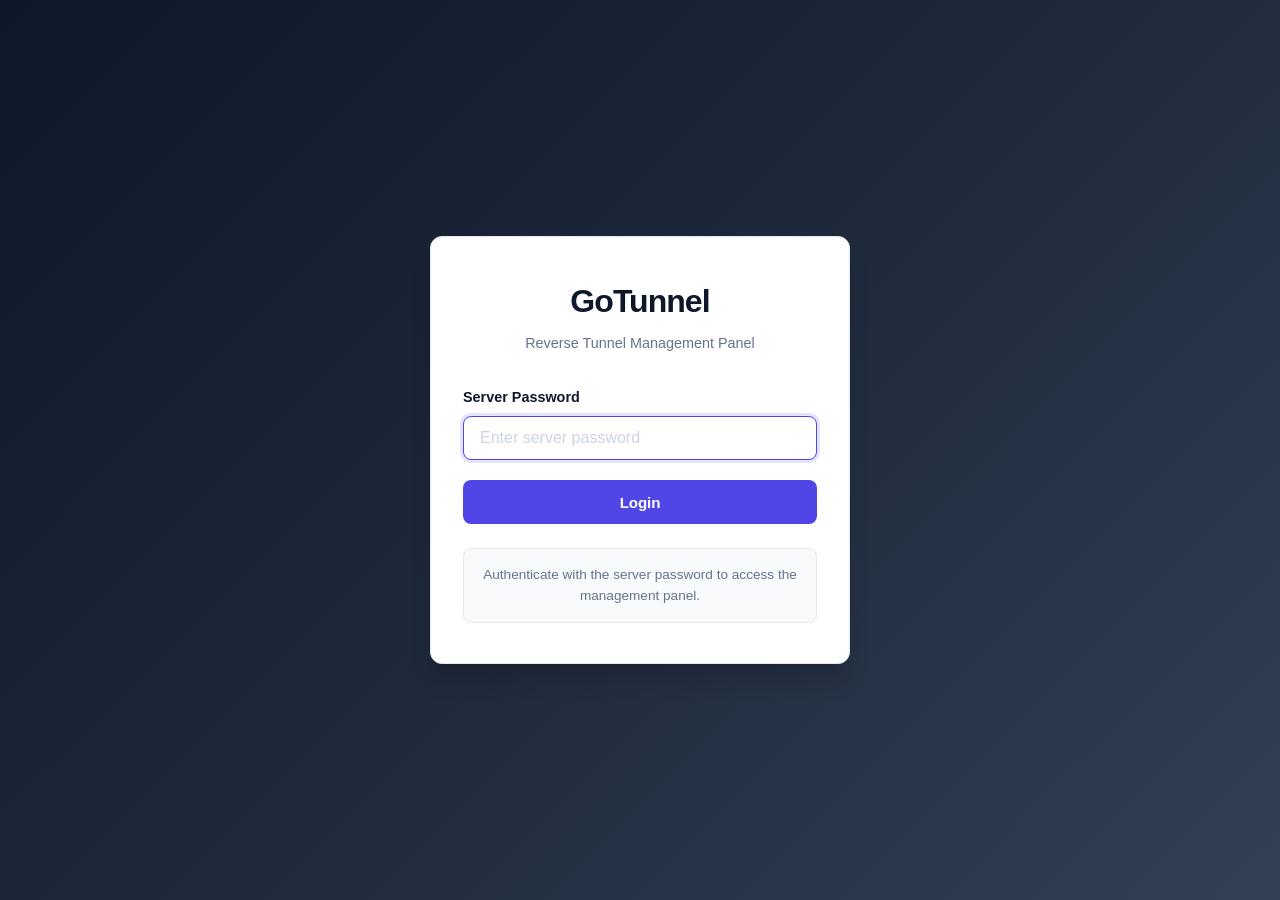
==== internal/server/web/login.html @ ea34d631 "stable" ====
<!DOCTYPE html>
<html lang="en">
<head>
    <meta charset="UTF-8">
    <meta name="viewport" content="width=device-width, initial-scale=1.0">
    <title>GoTunnel - Login</title>
    <link rel="stylesheet" href="style.css">
</head>
<body>
    <div class="login-container">
        <div class="login-card">
            <div class="login-header">
                <h1>GoTunnel</h1>
                <p class="login-subtitle">Reverse Tunnel Management Panel</p>
            </div>

            <form id="loginForm" class="login-form">
                <div class="form-group">
                    <label for="password">Server Password</label>
                    <input 
                        type="password" 
                        id="password" 
                        name="password" 
                        placeholder="Enter server password"
                        required
                        autofocus
                    >
                </div>

                <div id="errorMessage" class="error-message" style="display: none;"></div>

                <button type="submit" class="login-button">Login</button>
            </form>

            <div class="login-info">
                <p>Authenticate with the server password to access the management panel.</p>
            </div>
        </div>
    </div>

    <script src="login.js"></script>
</body>
</html>
---- internal/server/web/style.css ----
/* =================================================================atea
   GoTunnel Dashboard - Professional Design System
   ================================================================ */

* {
    margin: 0;
    padding: 0;
    box-sizing: border-box;
}

:root {
    --primary: #4f46e5;
    --primary-hover: #4338ca;
    --primary-light: #eef2ff;
    --secondary: #64748b;
    --success: #10b981;
    --success-light: #ecfdf5;
    --danger: #ef4444;
    --danger-light: #fef2f2;
    --warning: #f59e0b;
    --light: #f8fafc;
    --dark: #0f172a;
    --border: #e2e8f0;
    --card-bg: #ffffff;
    --shadow-sm: 0 1px 2px 0 rgb(0 0 0 / 0.05);
    --shadow: 0 4px 6px -1px rgb(0 0 0 / 0.07), 0 2px 4px -2px rgb(0 0 0 / 0.07);
    --shadow-lg: 0 10px 15px -3px rgb(0 0 0 / 0.08), 0 4px 6px -4px rgb(0 0 0 / 0.08);
    --radius: 12px;
}

body {
    font-family: Inter, SF Pro Display, -apple-system, BlinkMacSystemFont, "Segoe UI", Roboto, sans-serif;
    background-color: #f1f5f9;
    color: var(--dark);
    line-height: 1.5;
    -webkit-font-smoothing: antialiased;
}

.container {
    min-height: 100vh;
    display: flex;
    flex-direction: column;
}

/* =================================================================
   Header
   ================================================================ */
.header {
    background: linear-gradient(135deg, #0f172a 100%, #1e293b 0%);
    color: white;
    padding: 1.5rem 2rem;
    box-shadow: var(--shadow-sm);
    border-bottom: 1px solid rgba(255, 255, 255, 0.08);
    position: sticky;
    top: 0;
    z-index: 100;
}

.header-content {
    max-width: 1400px;
    margin: 0 auto;
    display: flex;
    justify-content: space-between;
    align-items: center;
    width: 100%;
}

.header h1 {
    font-size: 1.5rem;
    font-weight: 600;
    letter-spacing: -0.025em;
    display: flex;
    align-items: center;
    gap: 0.75rem;
}

.status-badge {
    display: flex;
    align-items: center;
    gap: 0.5rem;
    background: rgba(255, 255, 255, 0.08);
    padding: 0.5rem 1rem;
    border-radius: 9999px;
    font-size: 0.85rem;
    font-weight: 500;
    border: 1px solid rgba(255, 255, 255, 0.1);
    backdrop-filter: blur(8px);
}

.status-badge.offline {
    background: rgba(239, 68, 68, 0.15);
    border-color: rgba(239, 68, 68, 0.3);
    color: #fca5a5;
}

.status-indicator {
    width: 8px;
    height: 8px;
    background: var(--success);
    border-radius: 50%;
    box-shadow: 0 0 8px var(--success);
    animation: pulse 2s infinite;
}

.status-badge.offline .status-indicator {
    background: var(--danger);
    box-shadow: 0 0 8px var(--danger);
}

@keyframes pulse {
    0%, 100% { opacity: 1; transform: scale(1); }
    50% { opacity: 0.5; transform: scale(0.95); }
}

/* =================================================================
   Main Content Layout
   ================================================================ */
.main {
    flex: 1;
    max-width: 1400px;
    margin: 0 auto;
    padding: 2.5rem 2rem;
    width: 100%;
    display: flex;
    flex-direction: column;
    gap: 2rem;
}

/* =================================================================
   Stats Grid
   ================================================================ */
.stats-grid {
    display: grid;
    grid-template-columns: repeat(auto-fit, minmax(240px, 1fr));
    gap: 1.25rem;
}

.stat-card {
    background: var(--card-bg);
    padding: 1.5rem;
    border-radius: var(--radius);
    box-shadow: var(--shadow);
    border: 1px solid var(--border);
    transition: transform 0.2s ease, box-shadow 0.2s ease;
    position: relative;
    overflow: hidden;
}

.stat-card:hover {
    transform: translateY(-2px);
    box-shadow: var(--shadow-lg);
}

.stat-card::after {
    content: '';
    position: absolute;
    top: 0;
    left: 0;
    width: 4px;
    height: 100%;
    background: var(--primary);
}

.stat-label {
    font-size: 0.8rem;
    color: var(--secondary);
    margin-bottom: 0.5rem;
    text-transform: uppercase;
    letter-spacing: 0.05em;
    font-weight: 600;
}

.stat-value {
    font-size: 2.25rem;
    font-weight: 700;
    color: var(--dark);
    letter-spacing: -0.03em;
}

/* =================================================================
   Sections
   ================================================================ */
section {
    background: var(--card-bg);
    padding: 2rem;
    border-radius: var(--radius);
    box-shadow: var(--shadow);
    border: 1px solid var(--border);
}

section h2 {
    font-size: 1.25rem;
    margin-bottom: 1.5rem;
    color: var(--dark);
    font-weight: 600;
    letter-spacing: -0.01em;
    display: flex;
    align-items: center;
    justify-content: space-between;
}

/* Empty State */
.empty-state {
    padding: 2.5rem;
    text-align: center;
    color: var(--secondary);
    font-size: 0.95rem;
    background: var(--light);
    border-radius: 8px;
    border: 1px dashed var(--border);
}

/* =================================================================
   Connected Clients
   ================================================================ */
.clients-list {
    display: grid;
    gap: 1rem;
}

.client-card {
    background: var(--light);
    padding: 1.25rem 1.5rem;
    border-radius: 10px;
    border: 1px solid var(--border);
    transition: border-color 0.2s ease, background 0.2s ease;
}

.client-card:hover {
    border-color: #cbd5e1;
    background: #ffffff;
}

.client-header {
    display: flex;
    justify-content: space-between;
    align-items: center;
    margin-bottom: 1rem;
    gap: 1rem;
    flex-wrap: wrap;
}

.client-name {
    font-size: 1rem;
    font-weight: 600;
    color: var(--dark);
    display: flex;
    align-items: center;
    gap: 0.5rem;
}

.client-status {
    width: 8px;
    height: 8px;
    background: var(--success);
    border-radius: 50%;
    display: inline-block;
}

.client-tunnels {
    display: flex;
    flex-wrap: wrap;
    gap: 0.75rem;
}

.tunnel-badge {
    background: white;
    padding: 0.6rem 0.85rem;
    border-radius: 8px;
    border: 1px solid var(--border);
    font-size: 0.85rem;
    display: flex;
    align-items: center;
    gap: 0.6rem;
    box-shadow: var(--shadow-sm);
}

.tunnel-remote {
    color: var(--primary);
    font-weight: 600;
}

.tunnel-arrow {
    color: var(--secondary);
    font-size: 0.8rem;
}

.tunnel-local {
    color: var(--secondary);
}

/* =================================================================
   Tunnel Mappings List (Table-like Rows)
   ================================================================ */
.tunnels-list {
    display: grid;
    gap: 0.75rem;
}

.tunnel-row {
    display: grid;
    grid-template-columns: minmax(140px, 1fr) 30px minmax(140px, 1fr) minmax(180px, 1.5fr);
    align-items: center;
    gap: 1.5rem;
    padding: 1rem 1.25rem;
    background: var(--light);
    border-radius: 8px;
    border: 1px solid var(--border);
    transition: all 0.2s ease;
}

.tunnel-row:hover {
    background: white;
    border-color: #cbd5e1;
    box-shadow: var(--shadow-sm);
}

.tunnel-column {
    display: flex;
    flex-direction: column;
    gap: 0.15rem;
}

.tunnel-label {
    font-size: 0.7rem;
    color: var(--secondary);
    text-transform: uppercase;
    letter-spacing: 0.05em;
    font-weight: 600;
}

.tunnel-value {
    font-size: 1rem;
    font-weight: 600;
    color: var(--dark);
}

.tunnel-arrow-large {
    text-align: center;
    color: var(--secondary);
    font-size: 1rem;
    font-weight: 500;
}

.tunnel-client {
    background: white;
    padding: 0.4rem 0.75rem;
    border-radius: 6px;
    border: 1px solid var(--border);
    font-size: 0.85rem;
    color: var(--dark);
    font-weight: 500;
    display: inline-block;
    width: fit-content;
}

/* =================================================================
   Modal Window
   ================================================================ */
.modal {
    display: none;
    position: fixed;
    z-index: 1000;
    left: 0;
    top: 0;
    width: 100%;
    height: 100%;
    background-color: rgba(15, 23, 42, 0.5);
    backdrop-filter: blur(4px);
    align-items: center;
    justify-content: center;
    padding: 1rem;
}

.modal.show {
    display: flex;
}

.modal-content {
    background-color: var(--card-bg);
    border-radius: var(--radius);
    box-shadow: var(--shadow-lg);
    width: 100%;
    max-width: 540px;
    max-height: 90vh;
    display: flex;
    flex-direction: column;
    border: 1px solid var(--border);
    animation: modalScale 0.25s cubic-bezier(0.16, 1, 0.3, 1);
}

@keyframes modalScale {
    from { opacity: 0; transform: scale(0.95); }
    to { opacity: 1; transform: scale(1); }
}

.modal-header {
    padding: 1.25rem 1.5rem;
    border-bottom: 1px solid var(--border);
    display: flex;
    justify-content: space-between;
    align-items: center;
}

.modal-header h2 {
    font-size: 1.1rem;
    margin: 0;
    font-weight: 600;
}

.modal-close {
    background: transparent;
    border: none;
    font-size: 1.5rem;
    cursor: pointer;
    color: var(--secondary);
    width: 32px;
    height: 32px;
    display: flex;
    align-items: center;
    justify-content: center;
    border-radius: 6px;
    transition: background 0.15s, color 0.15s;
}

.modal-close:hover {
    background: var(--light);
    color: var(--dark);
}

.modal-body {
    padding: 1.5rem;
    overflow-y: auto;
    flex: 1;
}

.modal-footer {
    padding: 1rem 1.5rem;
    border-top: 1px solid var(--border);
    display: flex;
    gap: 0.75rem;
    justify-content: flex-end;
    background: var(--light);
    border-radius: 0 0 var(--radius) var(--radius);
}

/* Tunnels Editor in Modal */
.tunnels-editor h3 {
    font-size: 0.95rem;
    margin-bottom: 0.85rem;
    font-weight: 600;
}

.edit-tunnels-list {
    display: grid;
    gap: 0.75rem;
    margin-bottom: 1.5rem;
}

.edit-tunnel-item {
    display: flex;
    justify-content: space-between;
    align-items: center;
    padding: 0.85rem 1rem;
    background: var(--light);
    border-radius: 8px;
    border: 1px solid var(--border);
}

.edit-tunnel-mapping {
    display: flex;
    align-items: center;
    gap: 0.5rem;
    font-size: 0.9rem;
}

.edit-tunnel-port {
    font-weight: 600;
    color: var(--primary);
}

.edit-tunnel-delete {
    background: var(--danger-light);
    color: var(--danger);
    border: 1px solid rgba(239, 68, 68, 0.2);
    padding: 0.4rem 0.75rem;
    border-radius: 6px;
    cursor: pointer;
    font-size: 0.8rem;
    font-weight: 600;
    transition: background 0.15s;
}

.edit-tunnel-delete:hover {
    background: var(--danger);
    color: white;
}

/* Forms inside modal */
.add-tunnel-form {
    display: grid;
    gap: 1rem;
    background: var(--light);
    padding: 1.25rem;
    border-radius: 8px;
    border: 1px solid var(--border);
}

.form-group {
    display: flex;
    flex-direction: column;
    gap: 0.35rem;
}

.form-group label {
    font-weight: 500;
    font-size: 0.85rem;
    color: var(--dark);
}

.form-group input {
    padding: 0.65rem 0.85rem;
    border: 1px solid var(--border);
    border-radius: 6px;
    font-size: 0.95rem;
    background: white;
    transition: border-color 0.15s, box-shadow 0.15s;
}

.form-group input:focus {
    outline: none;
    border-color: var(--primary);
    box-shadow: 0 0 0 3px rgba(79, 70, 229, 0.15);
}

/* =================================================================
   Buttons
   ================================================================ */
.btn {
    padding: 0.6rem 1.25rem;
    border: none;
    border-radius: 6px;
    font-size: 0.9rem;
    font-weight: 600;
    cursor: pointer;
    transition: all 0.15s ease;
    display: inline-flex;
    align-items: center;
    justify-content: center;
    gap: 0.5rem;
}

.btn-primary {
    background: var(--primary);
    color: white;
}

.btn-primary:hover {
    background: var(--primary-hover);
}

.btn-secondary {
    background: white;
    color: var(--secondary);
    border: 1px solid var(--border);
}

.btn-secondary:hover {
    background: var(--light);
    color: var(--dark);
}

.client-edit-btn {
    background: white;
    color: var(--primary);
    border: 1px solid var(--border);
    padding: 0.45rem 0.9rem;
    border-radius: 6px;
    cursor: pointer;
    font-size: 0.8rem;
    font-weight: 600;
    transition: all 0.15s ease;
    box-shadow: var(--shadow-sm);
}

.client-edit-btn:hover {
    background: var(--primary-light);
    border-color: var(--primary);
}

/* Messages */
.message {
    padding: 0.85rem 1rem;
    border-radius: 6px;
    font-size: 0.85rem;
    margin-bottom: 1rem;
    font-weight: 500;
}

.message.success {
    background: var(--success-light);
    color: #065f46;
    border: 1px solid rgba(16, 185, 129, 0.2);
}

.message.error {
    background: var(--danger-light);
    color: #991b1b;
    border: 1px solid rgba(239, 68, 68, 0.2);
}

/* =================================================================
   Footer
   ================================================================ */
.footer {
    background: #0f172a;
    color: #94a3b8;
    text-align: center;
    padding: 1.5rem;
    font-size: 0.85rem;
    border-top: 1px solid rgba(255, 255, 255, 0.05);
}

/* =================================================================
   Responsive Breakpoints
   ================================================================ */
/* =================================================================
   Responsive Adjustments
   ================================================================ */
@media (max-width: 768px) {
    .main {
        padding: 1.25rem 1rem;
    }

    .header {
        padding: 1.25rem 1rem;
    }

    .header-content {
        flex-direction: column;
        gap: 0.85rem;
        text-align: center;
    }

    section {
        padding: 1.25rem;
    }

    /* Compact stats grid for mobile */
    .stats-grid {
        grid-template-columns: repeat(2, 1fr);
        gap: 0.85rem;
        margin-bottom: 1.75rem;
    }

    .stat-card {
        padding: 1.15rem 1rem;
    }

    .stat-label {
        font-size: 0.7rem;
        margin-bottom: 0.25rem;
    }

    .stat-value {
        font-size: 1.5rem;
    }

    .tunnel-row {
        grid-template-columns: 1fr;
        gap: 0.5rem;
    }

    .tunnel-arrow-large {
        display: none;
    }
}

/* =================================================================
   Login Page
   ================================================================ */
.login-container {
    min-height: 100vh;
    display: flex;
    align-items: center;
    justify-content: center;
    background: linear-gradient(135deg, #0f172a 0%, #1e293b 50%, #334155 100%);
    padding: 1rem;
}

.login-card {
    background: var(--card-bg);
    border-radius: var(--radius);
    box-shadow: 0 20px 25px -5px rgb(0 0 0 / 0.15), 0 8px 10px -6px rgb(0 0 0 / 0.1);
    width: 100%;
    max-width: 420px;
    padding: 2.5rem 2rem;
    border: 1px solid var(--border);
    animation: fadeIn 0.3s ease-out;
}

@keyframes fadeIn {
    from { opacity: 0; transform: translateY(10px); }
    to { opacity: 1; transform: translateY(0); }
}

.login-header {
    text-align: center;
    margin-bottom: 2rem;
}

.login-header h1 {
    font-size: 2rem;
    font-weight: 700;
    color: var(--dark);
    margin-bottom: 0.5rem;
    letter-spacing: -0.03em;
}

.login-subtitle {
    font-size: 0.9rem;
    color: var(--secondary);
    margin: 0;
}

.login-form {
    display: flex;
    flex-direction: column;
    gap: 1.25rem;
}

.login-form .form-group {
    display: flex;
    flex-direction: column;
    gap: 0.5rem;
}

.login-form .form-group label {
    font-weight: 600;
    font-size: 0.9rem;
    color: var(--dark);
}

.login-form .form-group input {
    padding: 0.75rem 1rem;
    border: 1px solid var(--border);
    border-radius: 8px;
    font-size: 1rem;
    background: white;
    transition: border-color 0.2s, box-shadow 0.2s;
    font-family: inherit;
}

.login-form .form-group input:focus {
    outline: none;
    border-color: var(--primary);
    box-shadow: 0 0 0 3px rgba(79, 70, 229, 0.15);
}

.login-form .form-group input::placeholder {
    color: #cbd5e1;
}

.login-button {
    padding: 0.85rem 1.25rem;
    background: var(--primary);
    color: white;
    border: none;
    border-radius: 8px;
    font-size: 0.95rem;
    font-weight: 600;
    cursor: pointer;
    transition: background 0.2s, transform 0.15s;
    letter-spacing: -0.01em;
}

.login-button:hover {
    background: var(--primary-hover);
    transform: translateY(-1px);
}

.login-button:active {
    transform: translateY(0);
}

.error-message {
    padding: 0.85rem 1rem;
    background: var(--danger-light);
    border: 1px solid rgba(239, 68, 68, 0.2);
    border-radius: 6px;
    color: #991b1b;
    font-size: 0.85rem;
    font-weight: 500;
    text-align: center;
    animation: slideUp 0.25s ease-out;
}

@keyframes slideUp {
    from { opacity: 0; transform: translateY(10px); }
    to { opacity: 1; transform: translateY(0); }
}

.login-info {
    margin-top: 1.5rem;
    padding: 1rem;
    background: var(--light);
    border-radius: 8px;
    border: 1px solid var(--border);
    text-align: center;
}

.login-info p {
    font-size: 0.85rem;
    color: var(--secondary);
    margin: 0;
    line-height: 1.5;
}

/* =================================================================
   Logs Section
   ================================================================ */
.logs-section {
    margin-top: 1rem;
}

.logs-header {
    display: flex;
    justify-content: space-between;
    align-items: center;
    margin-bottom: 1.5rem;
    gap: 1rem;
    flex-wrap: wrap;
}

.logs-header h2 {
    margin: 0;
    font-size: 1.25rem;
    color: var(--dark);
    font-weight: 600;
}

.logs-controls {
    display: flex;
    gap: 0.75rem;
    align-items: center;
    flex-wrap: wrap;
}

.log-filter {
    padding: 0.5rem 0.75rem;
    border: 1px solid var(--border);
    border-radius: 6px;
    font-size: 0.85rem;
    background: white;
    cursor: pointer;
    transition: border-color 0.15s;
}

.log-filter:focus {
    outline: none;
    border-color: var(--primary);
}

.btn-small {
    padding: 0.5rem 1rem;
    font-size: 0.85rem;
}

.logs-list {
    display: grid;
    gap: 0.5rem;
    max-height: 400px;
    overflow-y: auto;
    padding: 0.5rem 0;
    border-radius: 8px;
}

.log-entry {
    display: grid;
    grid-template-columns: 150px auto 1fr;
    gap: 1rem;
    padding: 0.75rem 1rem;
    background: var(--light);
    border-radius: 6px;
    border-left: 3px solid var(--border);
    font-family: 'Courier New', monospace;
    font-size: 0.8rem;
    transition: all 0.15s ease;
}

.log-entry:hover {
    background: white;
    box-shadow: var(--shadow-sm);
}

.log-entry.info {
    border-left-color: #3b82f6;
    background: #f0f4ff;
}

.log-entry.warning {
    border-left-color: #f59e0b;
    background: #fffbf0;
}

.log-entry.error {
    border-left-color: #ef4444;
    background: #fff5f5;
}

.log-timestamp {
    color: var(--secondary);
    font-weight: 500;
    min-width: 150px;
    white-space: nowrap;
}

.log-level {
    font-weight: 700;
    min-width: 80px;
    text-transform: uppercase;
    letter-spacing: 0.03em;
    font-size: 0.75rem;
    padding: 0.25rem 0.5rem;
    border-radius: 4px;
    text-align: center;
}

.log-entry.info .log-level {
    background: #dbeafe;
    color: #1e40af;
}

.log-entry.warning .log-level {
    background: #fef3c7;
    color: #92400e;
}

.log-entry.error .log-level {
    background: #fee2e2;
    color: #991b1b;
}

.log-message {
    color: var(--dark);
    word-break: break-word;
}
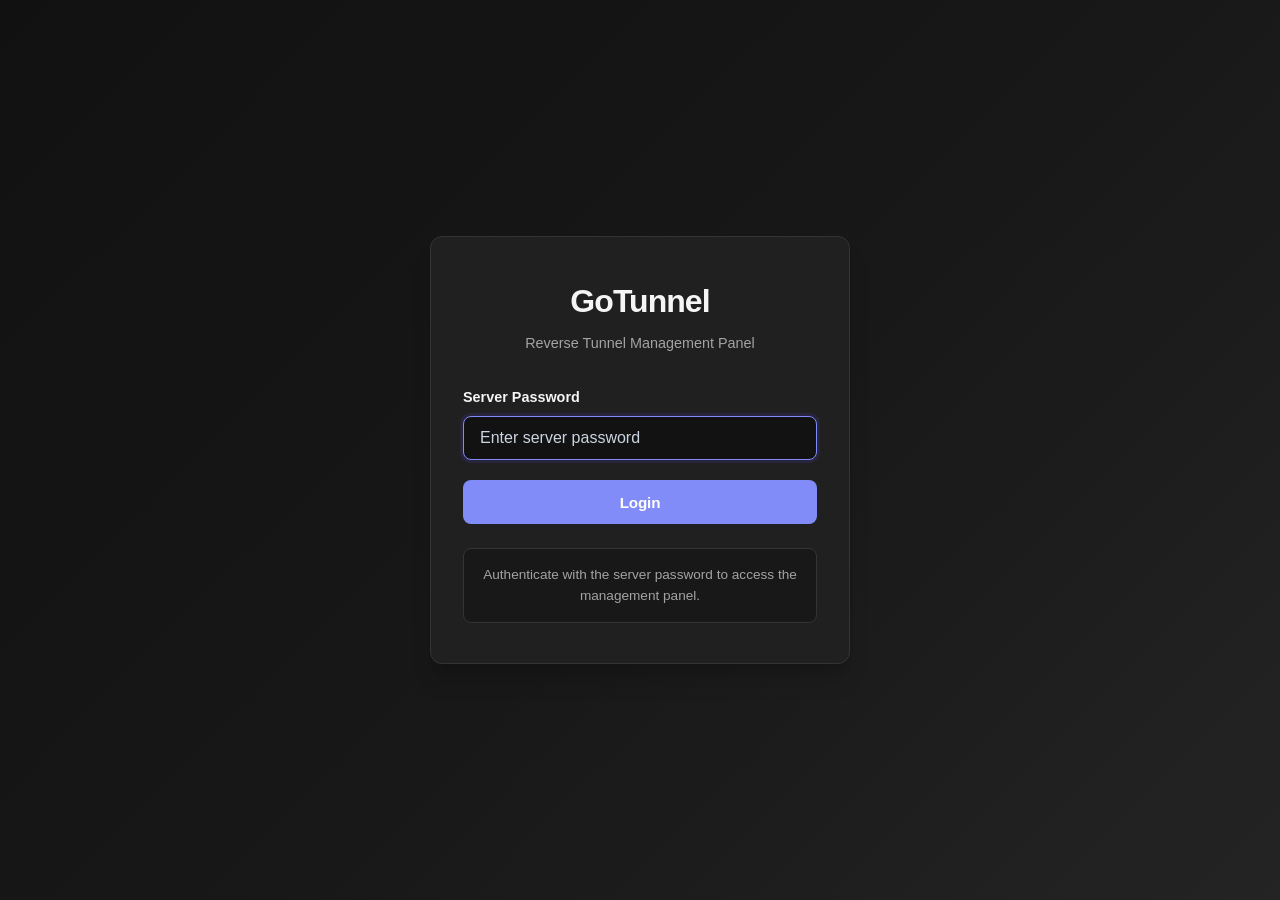
==== commit 661cf81b: "v1.1.1" ====
--- a/internal/server/web/login.html
+++ b/internal/server/web/login.html
@@ -4,6 +4,7 @@
     <meta charset="UTF-8">
     <meta name="viewport" content="width=device-width, initial-scale=1.0">
     <title>GoTunnel - Login</title>
+    <script src="theme.js"></script>
     <link rel="stylesheet" href="style.css">
 </head>
 <body>
--- a/internal/server/web/style.css
+++ b/internal/server/web/style.css
@@ -9,6 +9,35 @@
 }
 
 :root {
+    color-scheme: dark;
+    --primary: #818cf8;
+    --primary-hover: #6366f1;
+    --primary-light: #29284f;
+    --secondary: #a3a3a3;
+    --success: #34d399;
+    --success-light: #063f35;
+    --danger: #fb7185;
+    --danger-light: #4c1724;
+    --warning: #fbbf24;
+    --light: #181818;
+    --dark: #f5f5f5;
+    --border: #343434;
+    --card-bg: #202020;
+    --surface-raised: #292929;
+    --page-bg: #151515;
+    --header-bg: #191919;
+    --input-bg: #121212;
+    --hover-bg: #262626;
+    --border-hover: #525252;
+    --login-bg: linear-gradient(135deg, #111111 0%, #181818 55%, #242424 100%);
+    --shadow-sm: 0 1px 2px 0 rgb(0 0 0 / 0.3);
+    --shadow: 0 8px 18px -8px rgb(0 0 0 / 0.55);
+    --shadow-lg: 0 20px 35px -12px rgb(0 0 0 / 0.7);
+    --radius: 12px;
+}
+
+html[data-theme="light"] {
+    color-scheme: light;
     --primary: #4f46e5;
     --primary-hover: #4338ca;
     --primary-light: #eef2ff;
@@ -22,15 +51,21 @@
     --dark: #0f172a;
     --border: #e2e8f0;
     --card-bg: #ffffff;
+    --surface-raised: #ffffff;
+    --page-bg: #f1f5f9;
+    --header-bg: #0f172a;
+    --input-bg: #ffffff;
+    --hover-bg: #ffffff;
+    --border-hover: #cbd5e1;
+    --login-bg: linear-gradient(135deg, #e2e8f0 0%, #f8fafc 55%, #cbd5e1 100%);
     --shadow-sm: 0 1px 2px 0 rgb(0 0 0 / 0.05);
     --shadow: 0 4px 6px -1px rgb(0 0 0 / 0.07), 0 2px 4px -2px rgb(0 0 0 / 0.07);
     --shadow-lg: 0 10px 15px -3px rgb(0 0 0 / 0.08), 0 4px 6px -4px rgb(0 0 0 / 0.08);
-    --radius: 12px;
 }
 
 body {
     font-family: Inter, SF Pro Display, -apple-system, BlinkMacSystemFont, "Segoe UI", Roboto, sans-serif;
-    background-color: #f1f5f9;
+    background-color: var(--page-bg);
     color: var(--dark);
     line-height: 1.5;
     -webkit-font-smoothing: antialiased;
@@ -46,7 +81,7 @@
    Header
    ================================================================ */
 .header {
-    background: linear-gradient(135deg, #0f172a 100%, #1e293b 0%);
+    background: var(--header-bg);
     color: white;
     padding: 1.5rem 2rem;
     box-shadow: var(--shadow-sm);
@@ -72,6 +107,16 @@
     display: flex;
     align-items: center;
     gap: 0.75rem;
+}
+
+.version-badge {
+    padding: 0.2rem 0.5rem;
+    border: 1px solid rgba(255, 255, 255, 0.18);
+    border-radius: 999px;
+    color: #cbd5e1;
+    font-size: 0.7rem;
+    font-weight: 600;
+    letter-spacing: 0.02em;
 }
 
 .status-badge {
@@ -107,6 +152,25 @@
     box-shadow: 0 0 8px var(--danger);
 }
 
+.theme-toggle {
+    min-width: 88px;
+    padding: 0.5rem 0.85rem;
+    border: 1px solid rgba(255, 255, 255, 0.15);
+    border-radius: 8px;
+    background: rgba(255, 255, 255, 0.07);
+    color: #f8fafc;
+    font: inherit;
+    font-size: 0.82rem;
+    font-weight: 600;
+    cursor: pointer;
+    transition: background 0.15s ease, border-color 0.15s ease;
+}
+
+.theme-toggle:hover {
+    background: rgba(255, 255, 255, 0.14);
+    border-color: rgba(255, 255, 255, 0.28);
+}
+
 @keyframes pulse {
     0%, 100% { opacity: 1; transform: scale(1); }
     50% { opacity: 0.5; transform: scale(0.95); }
@@ -177,6 +241,48 @@
     letter-spacing: -0.03em;
 }
 
+.health-grid {
+    display: grid;
+    grid-template-columns: repeat(auto-fit, minmax(190px, 1fr));
+    gap: 0.9rem;
+}
+
+.health-item {
+    display: flex;
+    flex-direction: column;
+    gap: 0.25rem;
+    padding: 1rem;
+    background: var(--light);
+    border: 1px solid var(--border);
+    border-radius: 8px;
+}
+
+.health-item span, .client-telemetry span {
+    color: var(--secondary);
+    font-size: 0.75rem;
+    text-transform: uppercase;
+    letter-spacing: 0.04em;
+}
+
+.health-item strong { font-size: 1.05rem; }
+.health-item small { color: var(--secondary); }
+
+.client-telemetry {
+    display: grid;
+    grid-template-columns: repeat(auto-fit, minmax(125px, 1fr));
+    gap: 0.75rem;
+    margin-bottom: 1rem;
+    padding: 0.9rem;
+    background: var(--surface-raised);
+    border: 1px solid var(--border);
+    border-radius: 8px;
+}
+
+.client-telemetry > div { display: flex; flex-direction: column; gap: 0.2rem; }
+.client-telemetry strong { font-size: 0.85rem; }
+.telemetry-unavailable { color: var(--secondary); font-size: 0.85rem; margin-bottom: 1rem; }
+.telemetry-stale { color: var(--danger); font-size: 0.7rem; margin-left: 0.35rem; }
+
 /* =================================================================
    Sections
    ================================================================ */
@@ -227,8 +333,8 @@
 }
 
 .client-card:hover {
-    border-color: #cbd5e1;
-    background: #ffffff;
+    border-color: var(--border-hover);
+    background: var(--hover-bg);
 }
 
 .client-header {
@@ -247,6 +353,15 @@
     display: flex;
     align-items: center;
     gap: 0.5rem;
+}
+
+.client-version {
+    padding: 0.15rem 0.45rem;
+    border-radius: 999px;
+    background: var(--border);
+    color: var(--secondary);
+    font-size: 0.7rem;
+    font-weight: 600;
 }
 
 .client-status {
@@ -264,7 +379,7 @@
 }
 
 .tunnel-badge {
-    background: white;
+    background: var(--surface-raised);
     padding: 0.6rem 0.85rem;
     border-radius: 8px;
     border: 1px solid var(--border);
@@ -310,8 +425,8 @@
 }
 
 .tunnel-row:hover {
-    background: white;
-    border-color: #cbd5e1;
+    background: var(--surface-raised);
+    border-color: var(--border-hover);
     box-shadow: var(--shadow-sm);
 }
 
@@ -343,7 +458,7 @@
 }
 
 .tunnel-client {
-    background: white;
+    background: var(--surface-raised);
     padding: 0.4rem 0.75rem;
     border-radius: 6px;
     border: 1px solid var(--border);
@@ -523,7 +638,8 @@
     border: 1px solid var(--border);
     border-radius: 6px;
     font-size: 0.95rem;
-    background: white;
+    background: var(--input-bg);
+    color: var(--dark);
     transition: border-color 0.15s, box-shadow 0.15s;
 }
 
@@ -560,7 +676,7 @@
 }
 
 .btn-secondary {
-    background: white;
+    background: var(--surface-raised);
     color: var(--secondary);
     border: 1px solid var(--border);
 }
@@ -571,7 +687,7 @@
 }
 
 .client-edit-btn {
-    background: white;
+    background: var(--surface-raised);
     color: var(--primary);
     border: 1px solid var(--border);
     padding: 0.45rem 0.9rem;
@@ -599,13 +715,13 @@
 
 .message.success {
     background: var(--success-light);
-    color: #065f46;
+    color: #a7f3d0;
     border: 1px solid rgba(16, 185, 129, 0.2);
 }
 
 .message.error {
     background: var(--danger-light);
-    color: #991b1b;
+    color: #fecdd3;
     border: 1px solid rgba(239, 68, 68, 0.2);
 }
 
@@ -613,7 +729,7 @@
    Footer
    ================================================================ */
 .footer {
-    background: #0f172a;
+    background: var(--header-bg);
     color: #94a3b8;
     text-align: center;
     padding: 1.5rem;
@@ -684,7 +800,7 @@
     display: flex;
     align-items: center;
     justify-content: center;
-    background: linear-gradient(135deg, #0f172a 0%, #1e293b 50%, #334155 100%);
+    background: var(--login-bg);
     padding: 1rem;
 }
 
@@ -746,7 +862,8 @@
     border: 1px solid var(--border);
     border-radius: 8px;
     font-size: 1rem;
-    background: white;
+    background: var(--input-bg);
+    color: var(--dark);
     transition: border-color 0.2s, box-shadow 0.2s;
     font-family: inherit;
 }
@@ -788,7 +905,7 @@
     background: var(--danger-light);
     border: 1px solid rgba(239, 68, 68, 0.2);
     border-radius: 6px;
-    color: #991b1b;
+    color: #fecdd3;
     font-size: 0.85rem;
     font-weight: 500;
     text-align: center;
@@ -851,7 +968,8 @@
     border: 1px solid var(--border);
     border-radius: 6px;
     font-size: 0.85rem;
-    background: white;
+    background: var(--input-bg);
+    color: var(--dark);
     cursor: pointer;
     transition: border-color 0.15s;
 }
@@ -889,23 +1007,23 @@
 }
 
 .log-entry:hover {
-    background: white;
+    background: var(--surface-raised);
     box-shadow: var(--shadow-sm);
 }
 
 .log-entry.info {
     border-left-color: #3b82f6;
-    background: #f0f4ff;
+    background: #1b1d22;
 }
 
 .log-entry.warning {
     border-left-color: #f59e0b;
-    background: #fffbf0;
+    background: #211e18;
 }
 
 .log-entry.error {
     border-left-color: #ef4444;
-    background: #fff5f5;
+    background: #24191a;
 }
 
 .log-timestamp {
@@ -927,21 +1045,31 @@
 }
 
 .log-entry.info .log-level {
-    background: #dbeafe;
-    color: #1e40af;
+    background: #1e3a8a;
+    color: #bfdbfe;
 }
 
 .log-entry.warning .log-level {
-    background: #fef3c7;
-    color: #92400e;
+    background: #713f12;
+    color: #fde68a;
 }
 
 .log-entry.error .log-level {
-    background: #fee2e2;
-    color: #991b1b;
+    background: #7f1d1d;
+    color: #fecaca;
 }
 
 .log-message {
     color: var(--dark);
     word-break: break-word;
-}+}
+
+html[data-theme="light"] .message.success { color: #065f46; }
+html[data-theme="light"] .message.error,
+html[data-theme="light"] .error-message { color: #991b1b; }
+html[data-theme="light"] .log-entry.info { background: #f0f4ff; }
+html[data-theme="light"] .log-entry.warning { background: #fffbf0; }
+html[data-theme="light"] .log-entry.error { background: #fff5f5; }
+html[data-theme="light"] .log-entry.info .log-level { background: #dbeafe; color: #1e40af; }
+html[data-theme="light"] .log-entry.warning .log-level { background: #fef3c7; color: #92400e; }
+html[data-theme="light"] .log-entry.error .log-level { background: #fee2e2; color: #991b1b; }
